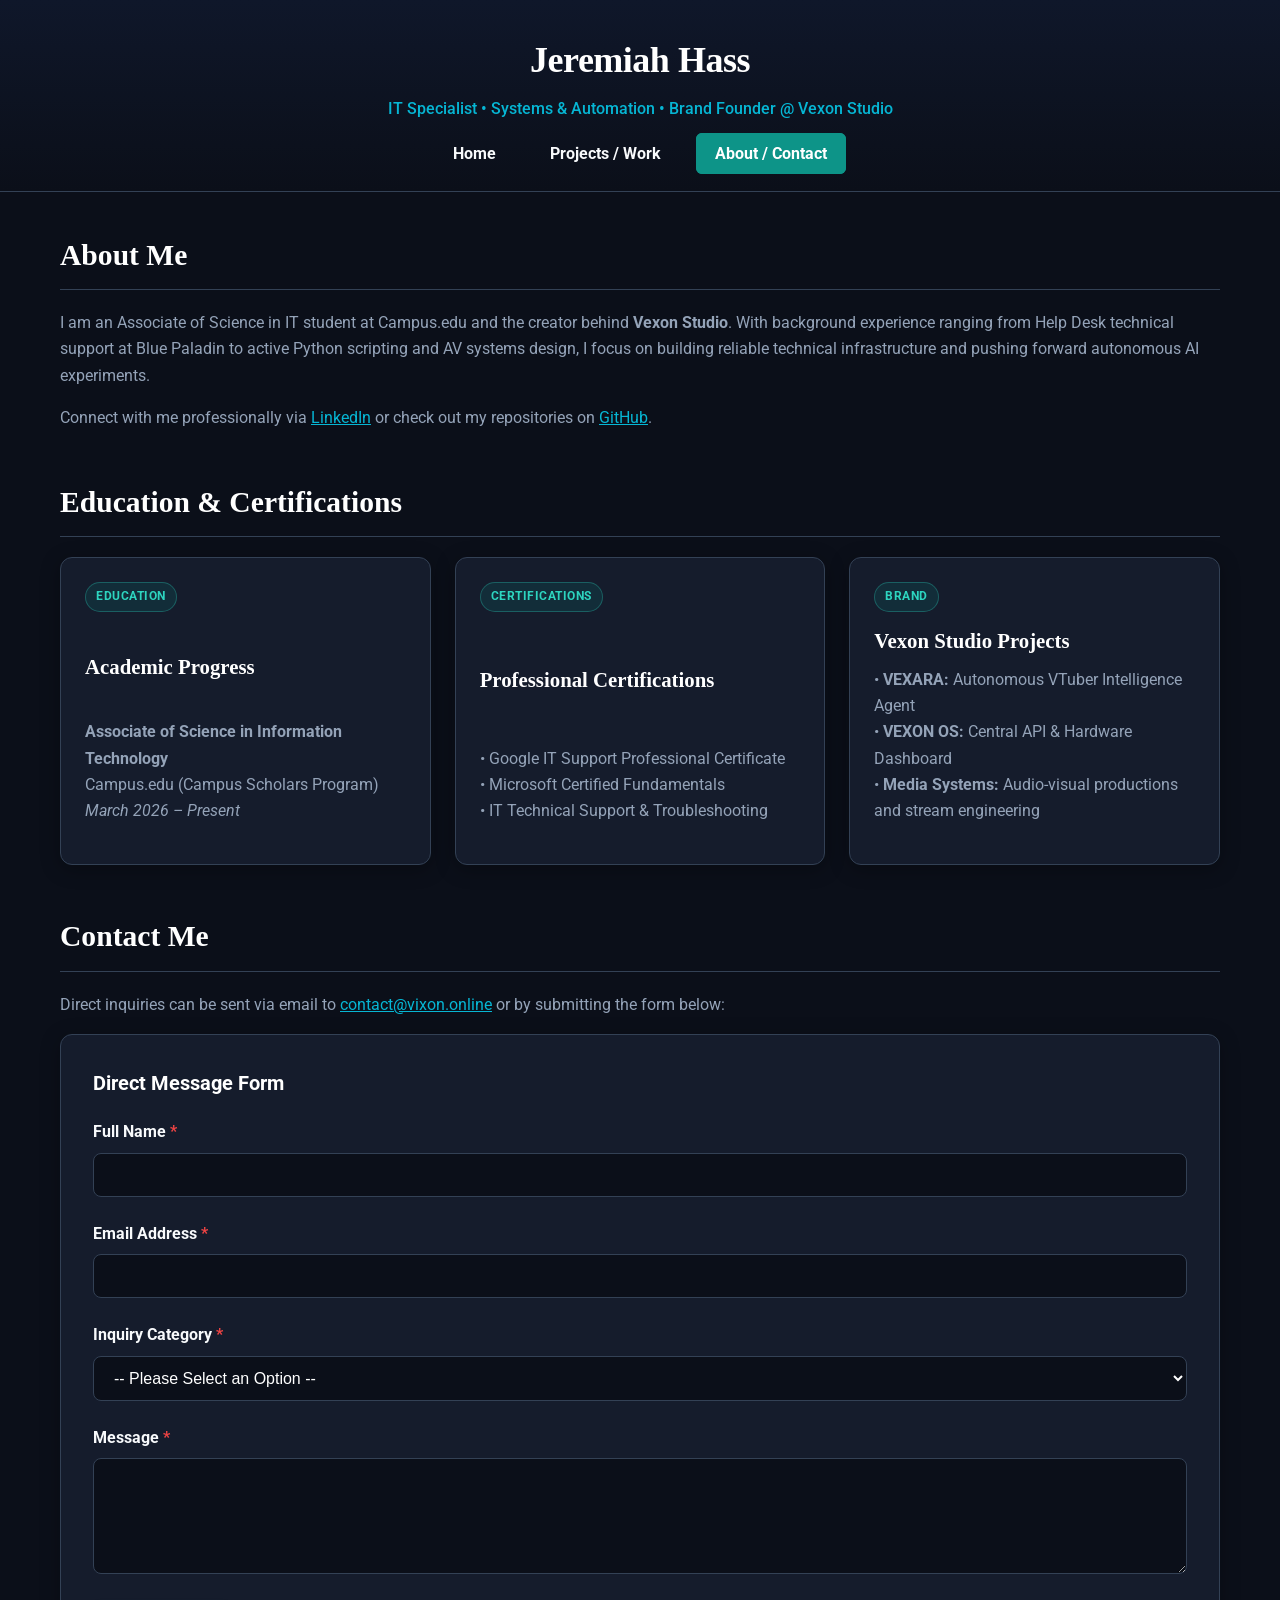
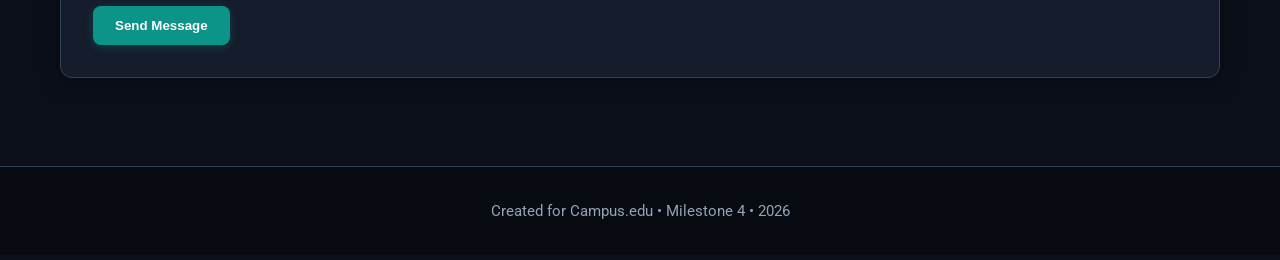
==== about.html @ c4878b01 "Here is homework done" ====
<!DOCTYPE html>
<html lang="en">
<head>
    <meta charset="UTF-8">
    <meta name="viewport" content="width=device-width, initial-scale=1.0">
    <title>About / Contact - Jeremiah Hass Portfolio</title>
    <link rel="preconnect" href="https://fonts.googleapis.com">
    <link rel="preconnect" href="https://fonts.gstatic.com" crossorigin>
    <link href="https://fonts.googleapis.com/css2?family=Roboto:wght@400;700&display=swap" rel="stylesheet">
    <link rel="stylesheet" href="css/style.css">
</head>
<body>
    <header>
        <h1>Jeremiah Hass</h1>
        <p>IT Specialist • Systems & Automation • Brand Founder @ Vexon Studio</p>
        <nav aria-label="Main Navigation">
            <ul class="nav-list">
                <li><a href="index.html">Home</a></li>
                <li><a href="projects.html">Projects / Work</a></li>
                <li><a href="about.html" aria-current="page">About / Contact</a></li>
            </ul>
        </nav>
    </header>

    <main>
        <section aria-labelledby="about-heading">
            <h2 id="about-heading">About Me</h2>
            <p>I am an Associate of Science in IT student at Campus.edu and the creator behind <strong>Vexon Studio</strong>. With background experience ranging from Help Desk technical support at Blue Paladin to active Python scripting and AV systems design, I focus on building reliable technical infrastructure and pushing forward autonomous AI experiments.</p>
            <p>Connect with me professionally via <a href="https://www.linkedin.com/in/jeremiahmhass/" target="_blank" rel="noopener noreferrer">LinkedIn</a> or check out my repositories on <a href="https://github.com/SLCCEO" target="_blank" rel="noopener noreferrer">GitHub</a>.</p>
        </section>

        <section aria-labelledby="creds-heading">
            <h2 id="creds-heading">Education & Certifications</h2>
            <div class="cards">
                <article class="card">
                    <span class="card-tag">Education</span>
                    <h3>Academic Progress</h3>
                    <p><strong>Associate of Science in Information Technology</strong><br>Campus.edu (Campus Scholars Program)<br><em>March 2026 – Present</em></p>
                </article>
                <article class="card">
                    <span class="card-tag">Certifications</span>
                    <h3>Professional Certifications</h3>
                    <p>• Google IT Support Professional Certificate<br>• Microsoft Certified Fundamentals<br>• IT Technical Support & Troubleshooting</p>
                </article>
                <article class="card">
                    <span class="card-tag">Brand</span>
                    <h3>Vexon Studio Projects</h3>
                    <p>• <strong>VEXARA:</strong> Autonomous VTuber Intelligence Agent<br>• <strong>VEXON OS:</strong> Central API & Hardware Dashboard<br>• <strong>Media Systems:</strong> Audio-visual productions and stream engineering</p>
                </article>
            </div>
        </section>

        <section aria-labelledby="contact-heading">
            <h2 id="contact-heading">Contact Me</h2>
            <p>Direct inquiries can be sent via email to <a href="mailto:contact@vixon.online">contact@vixon.online</a> or by submitting the form below:</p>

            <form id="contact-form" action="#" method="POST" novalidate>
                <fieldset>
                    <legend>Direct Message Form</legend>

                    <div class="form-group">
                        <label for="name">Full Name <span class="required-star" aria-hidden="true">*</span></label>
                        <input type="text" id="name" name="name" required aria-required="true" autocomplete="name">
                    </div>

                    <div class="form-group">
                        <label for="email">Email Address <span class="required-star" aria-hidden="true">*</span></label>
                        <input type="email" id="email" name="email" required aria-required="true" autocomplete="email">
                    </div>

                    <div class="form-group">
                        <label for="inquiry-type">Inquiry Category <span class="required-star" aria-hidden="true">*</span></label>
                        <select id="inquiry-type" name="inquiry-type" required aria-required="true">
                            <option value="">-- Please Select an Option --</option>
                            <option value="it-support">IT / Technical Support</option>
                            <option value="vexon-studio">Vexon Studio / AI Inquiries</option>
                            <option value="project">Project Collaboration</option>
                            <option value="general">General Contact</option>
                        </select>
                    </div>

                    <div class="form-group">
                        <label for="message">Message <span class="required-star" aria-hidden="true">*</span></label>
                        <textarea id="message" name="message" rows="5" required aria-required="true"></textarea>
                    </div>

                    <button class="button" type="submit">Send Message</button>
                </fieldset>
            </form>
        </section>
    </main>

    <footer>
        <p>Created for Campus.edu • Milestone 4</p>
    </footer>

    <script src="js/script.js" defer></script>
</body>
</html>
---- css/style.css ----
/* --- Global Resets & Design Tokens --- */
:root {
    --bg-main: #0B0F19;           /* Deep space slate background */
    --bg-card: #151C2C;           /* Dark slate card container */
    --bg-card-hover: #1E293B;     /* Slightly lighter slate for card hover state */
    --text-primary: #F8FAFC;      /* High-contrast crisp white body text */
    --text-muted: #94A3B8;        /* Soft muted blue-gray for secondary text */
    --brand-primary: #1E293B;     /* Deep header/footer container tone */
    --brand-accent: #0D9488;      /* Vibrant Teal primary action color */
    --brand-accent-hover: #14B8A6;/* Lighter Teal hover state */
    --brand-neon: #06B6D4;        /* Cyan accent highlight */
    --error-color: #EF4444;       /* High contrast alert red */
    --success-bg: #064E3B;        /* Dark emerald success container */
    --success-text: #6EE7B7;      /* Bright mint success text */
    --border-color: #334155;     /* Subtle divider border */
    --focus-ring: #38BDF8;        /* Bright accessibility outline ring */
}

* {
    margin: 0;
    padding: 0;
    box-sizing: border-box;
}

body {
    font-family: 'Roboto', system-ui, -apple-system, sans-serif;
    background-color: var(--bg-main);
    color: var(--text-primary);
    line-height: 1.6;
    display: flex;
    flex-direction: column;
    min-height: 100vh;
}

/* --- Focus States for Accessibility --- */
a:focus-visible,
button:focus-visible,
input:focus-visible,
textarea:focus-visible,
select:focus-visible {
    outline: 3px solid var(--focus-ring);
    outline-offset: 3px;
}

/* --- Header & Navigation --- */
header {
    background: linear-gradient(180deg, #0F172A 0%, var(--bg-main) 100%);
    border-bottom: 1px solid var(--border-color);
    color: #ffffff;
    padding: 32px 16px 24px;
    text-align: center;
}

header h1 {
    font-family: Georgia, serif;
    font-size: 2.25rem;
    margin-bottom: 6px;
    color: #ffffff;
    letter-spacing: -0.5px;
}

header p {
    font-size: 1rem;
    color: var(--brand-neon);
    font-weight: 500;
    margin-bottom: 20px;
}

nav {
    display: flex;
    justify-content: center;
    align-items: center;
    position: relative;
}

.nav-list {
    display: flex;
    gap: 16px;
    list-style: none;
    flex-wrap: wrap;
    justify-content: center;
}

nav a {
    color: var(--text-primary);
    text-decoration: none;
    font-weight: 700;
    padding: 10px 18px;
    border-radius: 6px;
    border: 1px solid transparent;
    transition: all 0.2s ease;
}

nav a:hover {
    background-color: rgba(255, 255, 255, 0.05);
    border-color: var(--border-color);
    color: var(--brand-neon);
}

nav a[aria-current="page"] {
    background-color: var(--brand-accent);
    color: #ffffff;
    border-color: var(--brand-accent);
}

/* Mobile Nav Menu Toggling */
.menu-toggle {
    display: none;
    background: var(--bg-card);
    border: 1px solid var(--border-color);
    color: #ffffff;
    font-size: 1rem;
    padding: 10px 20px;
    border-radius: 6px;
    cursor: pointer;
    font-weight: bold;
}

@media (max-width: 768px) {
    .menu-toggle {
        display: inline-block;
    }

    .nav-list {
        display: none;
        flex-direction: column;
        width: 100%;
        margin-top: 12px;
        gap: 8px;
    }

    .nav-list.show {
        display: flex;
    }

    .nav-list li {
        width: 100%;
    }

    nav a {
        display: block;
        padding: 12px;
        background-color: var(--bg-card);
        border: 1px solid var(--border-color);
    }
}

@media (max-width: 320px) {
    body {
        font-size: 0.95rem;
    }
    header h1 {
        font-size: 1.5rem;
    }
}

/* --- Layout & Typography --- */
main {
    max-width: 1200px;
    width: 100%;
    margin: 0 auto;
    padding: 40px 20px;
    flex: 1;
}

section {
    margin-bottom: 48px;
}

h2 {
    font-family: Georgia, serif;
    font-size: 1.85rem;
    color: #ffffff;
    margin-bottom: 20px;
    border-bottom: 1px solid var(--border-color);
    padding-bottom: 10px;
    display: flex;
    align-items: center;
    gap: 8px;
}

h3 {
    font-family: Georgia, serif;
    font-size: 1.3rem;
    color: #ffffff;
    margin-bottom: 10px;
}

p {
    color: var(--text-muted);
    margin-bottom: 16px;
    font-size: 1.025rem;
}

a {
    color: var(--brand-neon);
    text-decoration: underline;
}

a:hover {
    color: #38BDF8;
}

/* --- Component Styles --- */
.cards {
    display: grid;
    grid-template-columns: repeat(auto-fit, minmax(300px, 1fr));
    gap: 24px;
}

.card {
    background-color: var(--bg-card);
    border: 1px solid var(--border-color);
    border-radius: 12px;
    padding: 24px;
    box-shadow: 0 4px 20px rgba(0, 0, 0, 0.3);
    display: flex;
    flex-direction: column;
    justify-content: space-between;
    transition: transform 0.2s ease, border-color 0.2s ease, background-color 0.2s ease;
}

.card:hover {
    transform: translateY(-4px);
    border-color: var(--brand-accent);
    background-color: var(--bg-card-hover);
}

.card-tag {
    display: inline-block;
    background-color: rgba(13, 148, 136, 0.15);
    color: #2DD4BF;
    border: 1px solid rgba(45, 212, 191, 0.3);
    font-size: 0.75rem;
    font-weight: 700;
    text-transform: uppercase;
    padding: 4px 10px;
    border-radius: 20px;
    margin-bottom: 12px;
    width: fit-content;
    letter-spacing: 0.5px;
}

.button {
    display: inline-block;
    background-color: var(--brand-accent);
    color: #ffffff;
    padding: 12px 22px;
    border-radius: 8px;
    text-decoration: none;
    font-weight: 700;
    border: none;
    cursor: pointer;
    text-align: center;
    transition: all 0.2s ease;
    box-shadow: 0 2px 10px rgba(13, 148, 136, 0.3);
}

.button:hover {
    background-color: var(--brand-accent-hover);
    color: #ffffff;
    box-shadow: 0 4px 15px rgba(20, 184, 166, 0.4);
}

#featured {
    border-left: 4px solid var(--brand-neon);
    background-color: var(--bg-card);
    border-top: 1px solid var(--border-color);
    border-right: 1px solid var(--border-color);
    border-bottom: 1px solid var(--border-color);
    padding: 28px;
    border-radius: 8px;
}

/* Project Filter Controls */
.filter-container {
    display: flex;
    gap: 12px;
    flex-wrap: wrap;
    margin-bottom: 28px;
}

.filter-btn {
    background-color: var(--bg-card);
    color: var(--text-muted);
    border: 1px solid var(--border-color);
    padding: 10px 20px;
    border-radius: 24px;
    cursor: pointer;
    font-weight: 700;
    transition: all 0.2s ease;
}

.filter-btn:hover {
    color: #ffffff;
    border-color: var(--brand-neon);
}

.filter-btn.active {
    background-color: var(--brand-accent);
    color: #ffffff;
    border-color: var(--brand-accent);
}

/* --- Form Styles --- */
form {
    background-color: var(--bg-card);
    padding: 32px;
    border: 1px solid var(--border-color);
    border-radius: 12px;
    box-shadow: 0 4px 20px rgba(0, 0, 0, 0.25);
}

fieldset {
    border: none;
    padding: 0;
}

legend {
    font-size: 1.25rem;
    font-weight: bold;
    color: #ffffff;
    margin-bottom: 20px;
}

.form-group {
    margin-bottom: 24px;
}

.form-group label {
    display: block;
    margin-bottom: 8px;
    font-weight: 700;
    color: var(--text-primary);
}

.form-group input,
.form-group textarea,
.form-group select {
    width: 100%;
    padding: 12px 16px;
    border: 1px solid var(--border-color);
    border-radius: 8px;
    font-size: 1rem;
    background-color: #0B0F19;
    color: #ffffff;
    transition: border-color 0.2s ease;
}

.form-group input:focus,
.form-group textarea:focus,
.form-group select:focus {
    border-color: var(--brand-neon);
}

.required-star {
    color: var(--error-color);
}

.error-message {
    color: var(--error-color);
    font-size: 0.875rem;
    font-weight: bold;
    display: block;
    margin-top: 8px;
}

input[aria-invalid="true"],
textarea[aria-invalid="true"],
select[aria-invalid="true"] {
    border-color: var(--error-color);
    background-color: #1F1315;
}

.success-message {
    background-color: var(--success-bg);
    color: var(--success-text);
    padding: 18px;
    border-radius: 8px;
    border: 1px solid #059669;
    margin-top: 20px;
    font-weight: bold;
}

/* Code Blocks / Flow Diagrams */
pre {
    background: #090D16 !important;
    border: 1px solid var(--border-color);
    color: #38BDF8 !important;
}

/* --- Footer --- */
footer {
    background-color: #070A10;
    border-top: 1px solid var(--border-color);
    color: var(--text-muted);
    text-align: center;
    padding: 32px 16px;
    margin-top: auto;
}

footer p {
    color: var(--text-muted);
    margin: 0;
    font-size: 0.95rem;
}
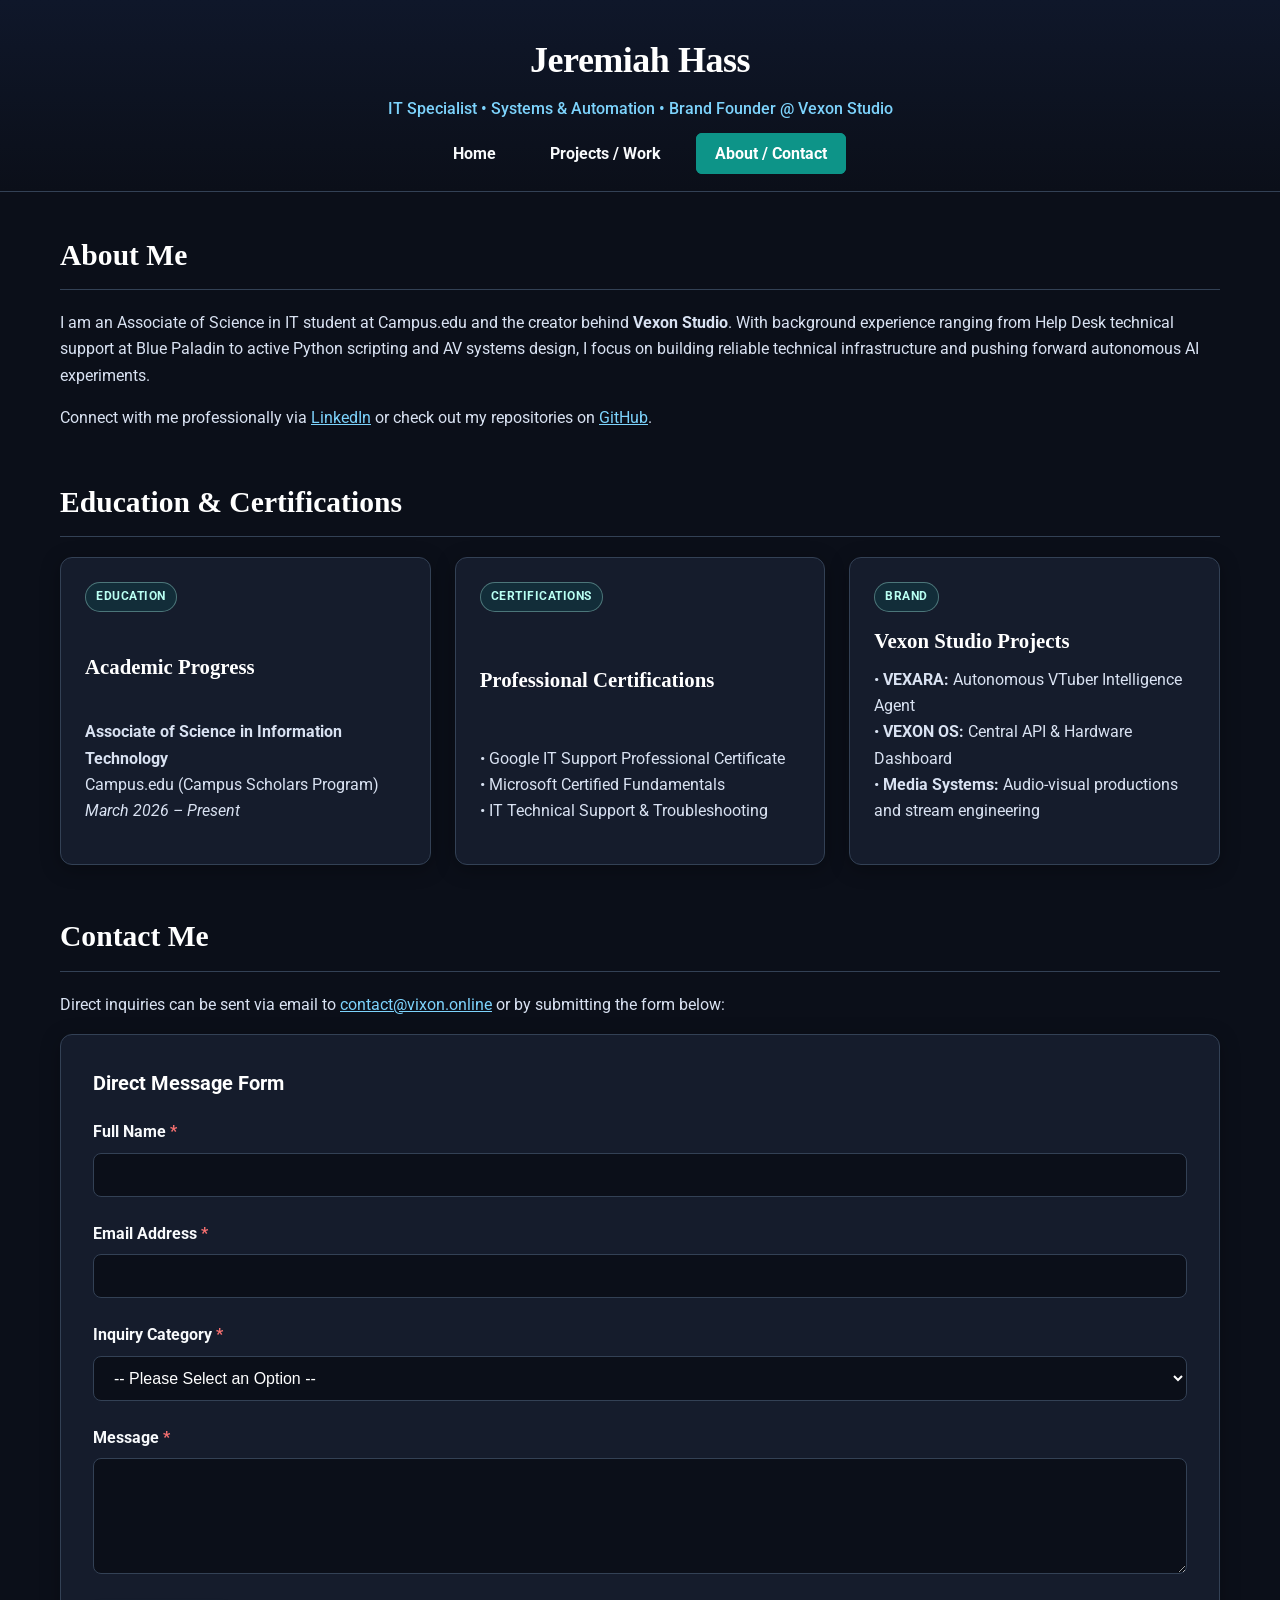
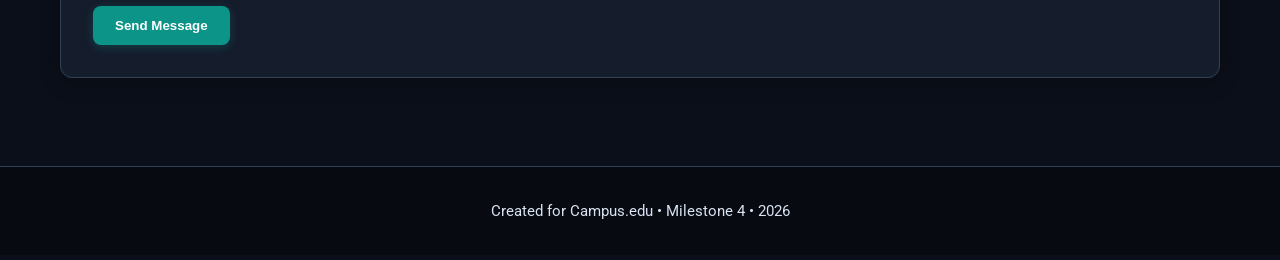
==== commit 43232c5d: "fixed the issue with the navigation bar not displaying correctly on mobile devices. Adjusted CSS sty" ====
--- a/about.html
+++ b/about.html
@@ -14,7 +14,7 @@
         <h1>Jeremiah Hass</h1>
         <p>IT Specialist • Systems & Automation • Brand Founder @ Vexon Studio</p>
         <nav aria-label="Main Navigation">
-            <ul class="nav-list">
+            <ul class="nav-list" id="primary-navigation">
                 <li><a href="index.html">Home</a></li>
                 <li><a href="projects.html">Projects / Work</a></li>
                 <li><a href="about.html" aria-current="page">About / Contact</a></li>
--- a/css/style.css
+++ b/css/style.css
@@ -4,14 +4,14 @@
     --bg-card: #151C2C;           /* Dark slate card container */
     --bg-card-hover: #1E293B;     /* Slightly lighter slate for card hover state */
     --text-primary: #F8FAFC;      /* High-contrast crisp white body text */
-    --text-muted: #94A3B8;        /* Soft muted blue-gray for secondary text */
+    --text-muted: #D9E2F2;        /* Improved contrast for secondary text */
     --brand-primary: #1E293B;     /* Deep header/footer container tone */
     --brand-accent: #0D9488;      /* Vibrant Teal primary action color */
     --brand-accent-hover: #14B8A6;/* Lighter Teal hover state */
-    --brand-neon: #06B6D4;        /* Cyan accent highlight */
-    --error-color: #EF4444;       /* High contrast alert red */
+    --brand-neon: #7DD3FC;        /* Stronger cyan accent for dark backgrounds */
+    --error-color: #F87171;       /* High contrast alert red */
     --success-bg: #064E3B;        /* Dark emerald success container */
-    --success-text: #6EE7B7;      /* Bright mint success text */
+    --success-text: #A7F3D0;      /* Bright mint success text */
     --border-color: #334155;     /* Subtle divider border */
     --focus-ring: #38BDF8;        /* Bright accessibility outline ring */
 }
@@ -229,8 +229,8 @@
 .card-tag {
     display: inline-block;
     background-color: rgba(13, 148, 136, 0.15);
-    color: #2DD4BF;
-    border: 1px solid rgba(45, 212, 191, 0.3);
+    color: #B8FFF2;
+    border: 1px solid rgba(184, 255, 242, 0.35);
     font-size: 0.75rem;
     font-weight: 700;
     text-transform: uppercase;
